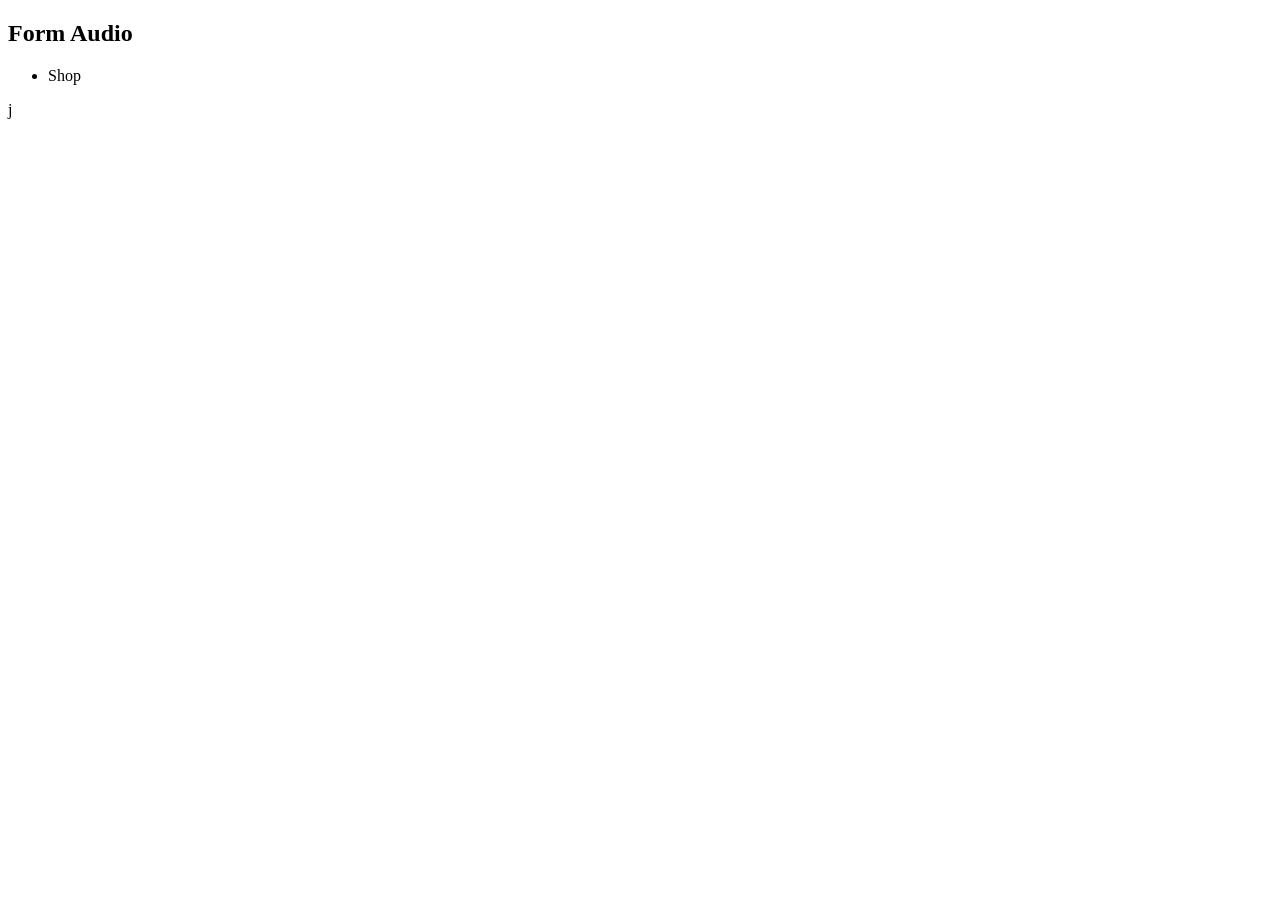
==== week 2/Day 4/Dailychallenge/index.html @ 250ea2b8 "up" ====
<!DOCTYPE html>
<html lang="en">
<head>
    <meta charset="UTF-8">
    <meta name="viewport" content="width=device-width, initial-scale=1.0">
    <title>Document</title>
</head>
<body>
    <div>
       <nav>
        <h1>Form Audio</h1>
        <ul>
            <li>Shop</li>

        </ul>
       </nav>

    </div>
</body>
</html>j
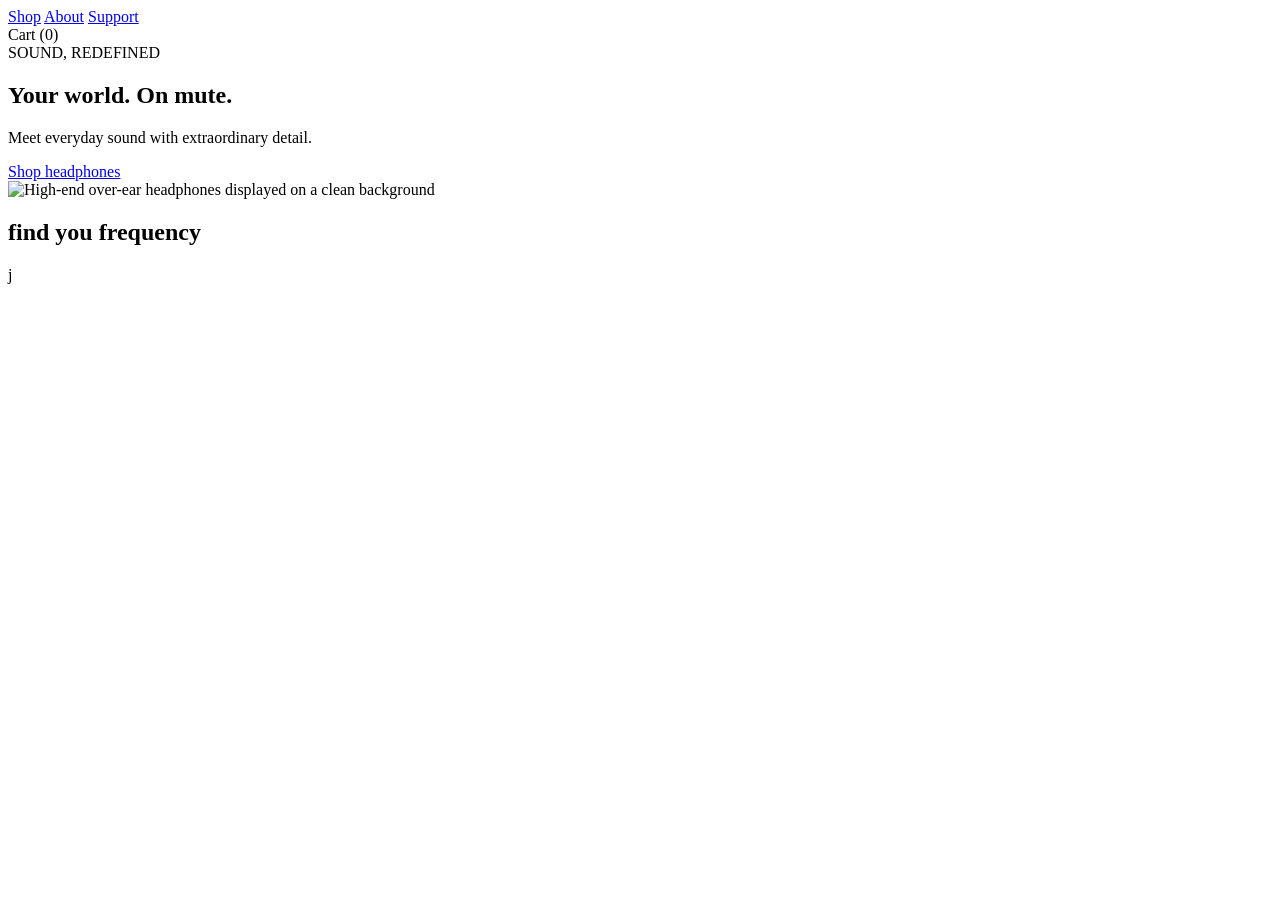
==== commit 7aec1297: "up" ====
--- a/week 2/Day 4/Dailychallenge/index.html
+++ b/week 2/Day 4/Dailychallenge/index.html
@@ -7,15 +7,73 @@
     <title>Document</title>
 </head>
 <body>
-    <div>
-       <nav>
-        <h1>Form Audio</h1>
-        <ul>
-            <li>Shop</li>
+    <header>
+      <div>
+        <nav>
+           <a href="#products">Shop</a>
+           <a href="#">About</a>
+           <a href="#">Support</a>
+        </nav>
+        <div>Cart (0)</div>
+      </div>
+    </header>
+    <main>
+    <section> <!-- first  section -->
+        <div>
+           <div>
+            <span class="">SOUND, REDEFINED</span>
+            <h1>Your world. On mute.</h1>
+            <p>Meet everyday sound with extraordinary detail.</p>
+            <a href="#products" class="shop-link">Shop headphones</a>
+           </div>
+            <div>
+                <img src="https://images.unsplash.com/photo-1505740420928-5e560c06d30e?auto=format&fit=crop&w=600&q=80" alt="High-end over-ear headphones displayed on a clean background">
+            </div>
+        </div>
+    <section>
+        <div>
+            <h2>find you frequency </h2>
+        </div>
+    </section>    
+    
 
-        </ul>
-       </nav>
 
-    </div>
+
+
+
+
+
+
+
+
+
+
+
+
+
+
+
+
+    </section>
+
+
+
+
+
+
+
+
+
+
+    </main>
+
+
+
+
+
+
+
+
+
 </body>
 </html>j
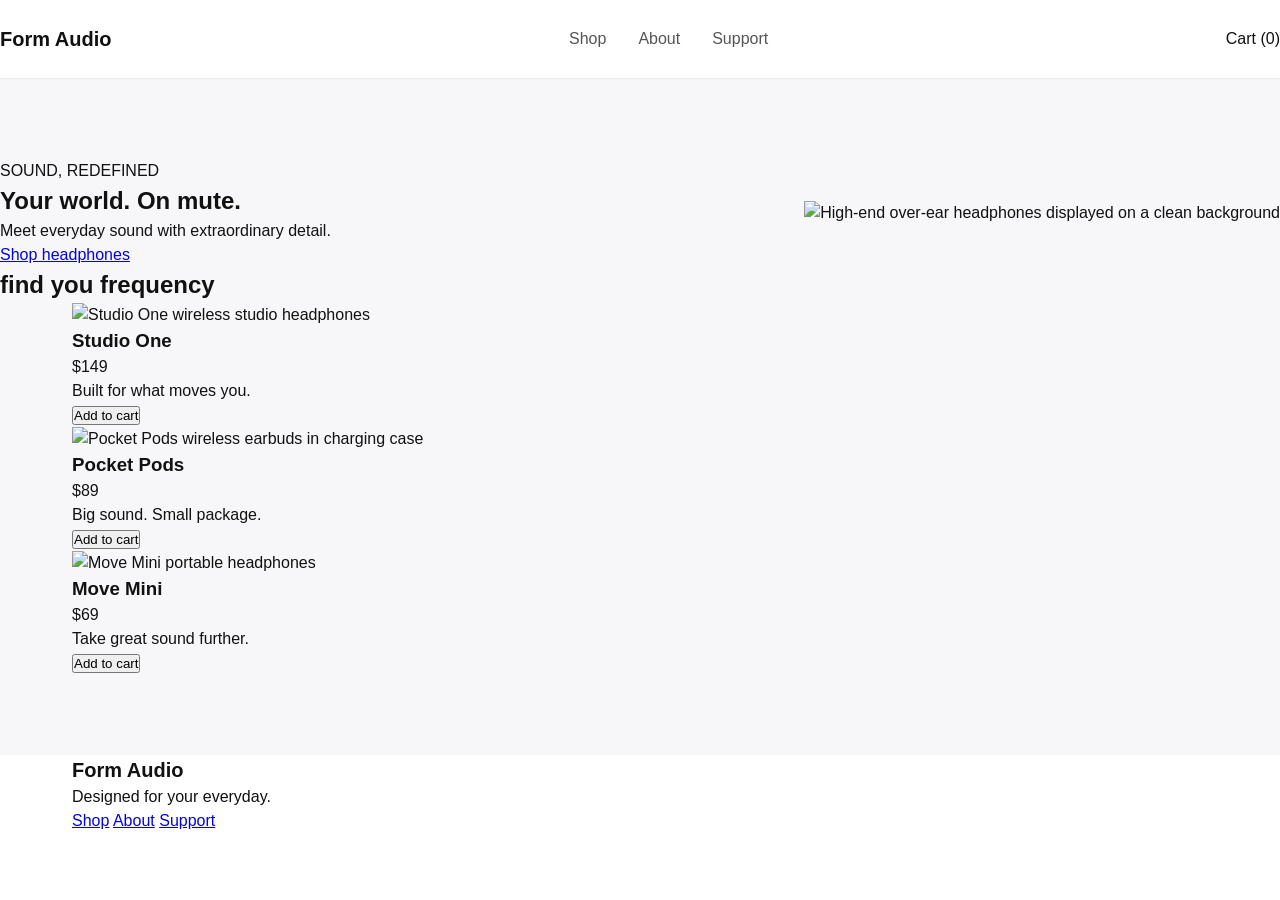
==== commit f0a6e518: "up" ====
--- a/week 2/Day 4/Dailychallenge/index.html
+++ b/week 2/Day 4/Dailychallenge/index.html
@@ -4,22 +4,25 @@
 <head>
     <meta charset="UTF-8">
     <meta name="viewport" content="width=device-width, initial-scale=1.0">
+    <link rel="stylesheet" href="style.css">
     <title>Document</title>
 </head>
 <body>
-    <header>
-      <div>
-        <nav>
+    <header class="sheader">
+      <div class="hcontainer ">
+        <a href="#" class="logo">Form Audio</a>
+        <nav class="nlinks">
            <a href="#products">Shop</a>
            <a href="#">About</a>
            <a href="#">Support</a>
         </nav>
-        <div>Cart (0)</div>
+        <div class="clabel">Cart (0)</div>
       </div>
     </header>
-    <main>
-    <section> <!-- first  section -->
-        <div>
+  <main>
+
+    <section class="hsection"> <!-- first  section -->
+        <div class="hero-container">
            <div>
             <span class="">SOUND, REDEFINED</span>
             <h1>Your world. On mute.</h1>
@@ -33,47 +36,63 @@
     <section>
         <div>
             <h2>find you frequency </h2>
+            <div class="container">
+                  <!--card 1-->
+                    <div class="product-card featured">
+                        <div class="card-img-wrap">
+                            <img src="https://images.unsplash.com/photo-1546435770-a3e426bf472b?auto=format&fit=crop&w=500&q=80" alt="Studio One wireless studio headphones">
+                        </div>
+                        <div class="card-content">
+                            <h3>Studio One</h3>
+                            <p class="price">$149</p>
+                            <p>Built for what moves you.</p>
+                            <button class="btn-add">Add to cart</button>
+                        </div>
+                    </div>
+                  
+                    <!-- Card 2 -->
+                    <div class="product-card">
+                        <div class="card-img-wrap">
+                            <img src="https://images.unsplash.com/photo-1590658268037-6bf12165a8df?auto=format&fit=crop&w=500&q=80" alt="Pocket Pods wireless earbuds in charging case">
+                        </div>
+                        <div class="card-content">
+                            <h3>Pocket Pods</h3>
+                            <p class="price">$89</p>
+                            <p>Big sound. Small package.</p>
+                            <button class="btn-add">Add to cart</button>
+                        </div>
+                    </div>
+
+                    <!-- Card 3 -->
+                    <div class="product-card">
+                        <div class="card-img-wrap">
+                            <img src="https://images.unsplash.com/photo-1484704849700-f032a568e944?auto=format&fit=crop&w=500&q=80" alt="Move Mini portable headphones">
+                        </div>
+                        <div class="card-content">
+                            <h3>Move Mini</h3>
+                            <p class="price">$69</p>
+                            <p>Take great sound further.</p>
+                            <button class="btn-add">Add to cart</button>
+                        </div>
+                    </div>
+            </div>    
         </div>
     </section>    
-    
+  </main>
 
-
-
-
-
-
-
-
-
-
-
-
-
-
-
-
-
-
-    </section>
-
-
-
-
-
-
-
-
-
-
-    </main>
-
-
-
-
-
-
-
-
+    <footer class="site-footer">
+        <div class="container footer-container">
+            <div class="footer-brand">
+                <span class="logo">Form Audio</span>
+                <p>Designed for your everyday.</p>
+            </div>
+            <div class="footer-links">
+                <a href="#products">Shop</a>
+                <a href="#">About</a>
+                <a href="#">Support</a>
+            </div>
+        </div>
+    </footer>
 
 </body>
-</html>j+</html>
--- a/week 2/Day 4/Dailychallenge/style.css
+++ b/week 2/Day 4/Dailychallenge/style.css
@@ -0,0 +1,63 @@
+* {
+    margin: 0;
+    padding: 0;
+    box-sizing: border-box;
+}
+body {
+    font-family: -apple-system, BlinkMacSystemFont, "Segoe UI", Roboto, Helvetica, Arial, sans-serif;
+    color: #111;
+    background-color: #fff;
+    line-height: 1.5;
+}
+.container {
+    max-width: 1200px;
+    margin: 0 auto;
+    padding: 0 2rem;
+}
+.sheader {
+    padding: 1.5rem 0;
+    border-bottom: 1px solid #eaeaea;
+    background: #fff;
+    position: sticky;
+    top: 0;
+    z-index: 100;
+}
+.hcontainer {
+    display: flex;
+    justify-content: space-between;
+    align-items: center;
+}
+.logo {
+    font-weight: 700;
+    font-size: 1.25rem;
+    text-decoration: none;
+    color: #111;
+}
+.nlinks {
+    display: flex;
+    gap: 2rem;
+}
+.nlinks a {
+    text-decoration: none;
+    color: #555;
+    font-weight: 500;
+    transition: color 0.2s ease;
+}
+.nlinks a:hover,
+.site-footer .footer-links a:hover {
+    color: #ff6b00;
+}
+.clabel {
+    font-weight: 500;
+    color: #111;
+}
+.hsection {
+    padding: 5rem 0;
+    background: #f7f7f9;
+}
+.hero-container {
+    display: flex;
+    align-items: center;
+    justify-content: space-between;
+    gap: 4rem;
+}
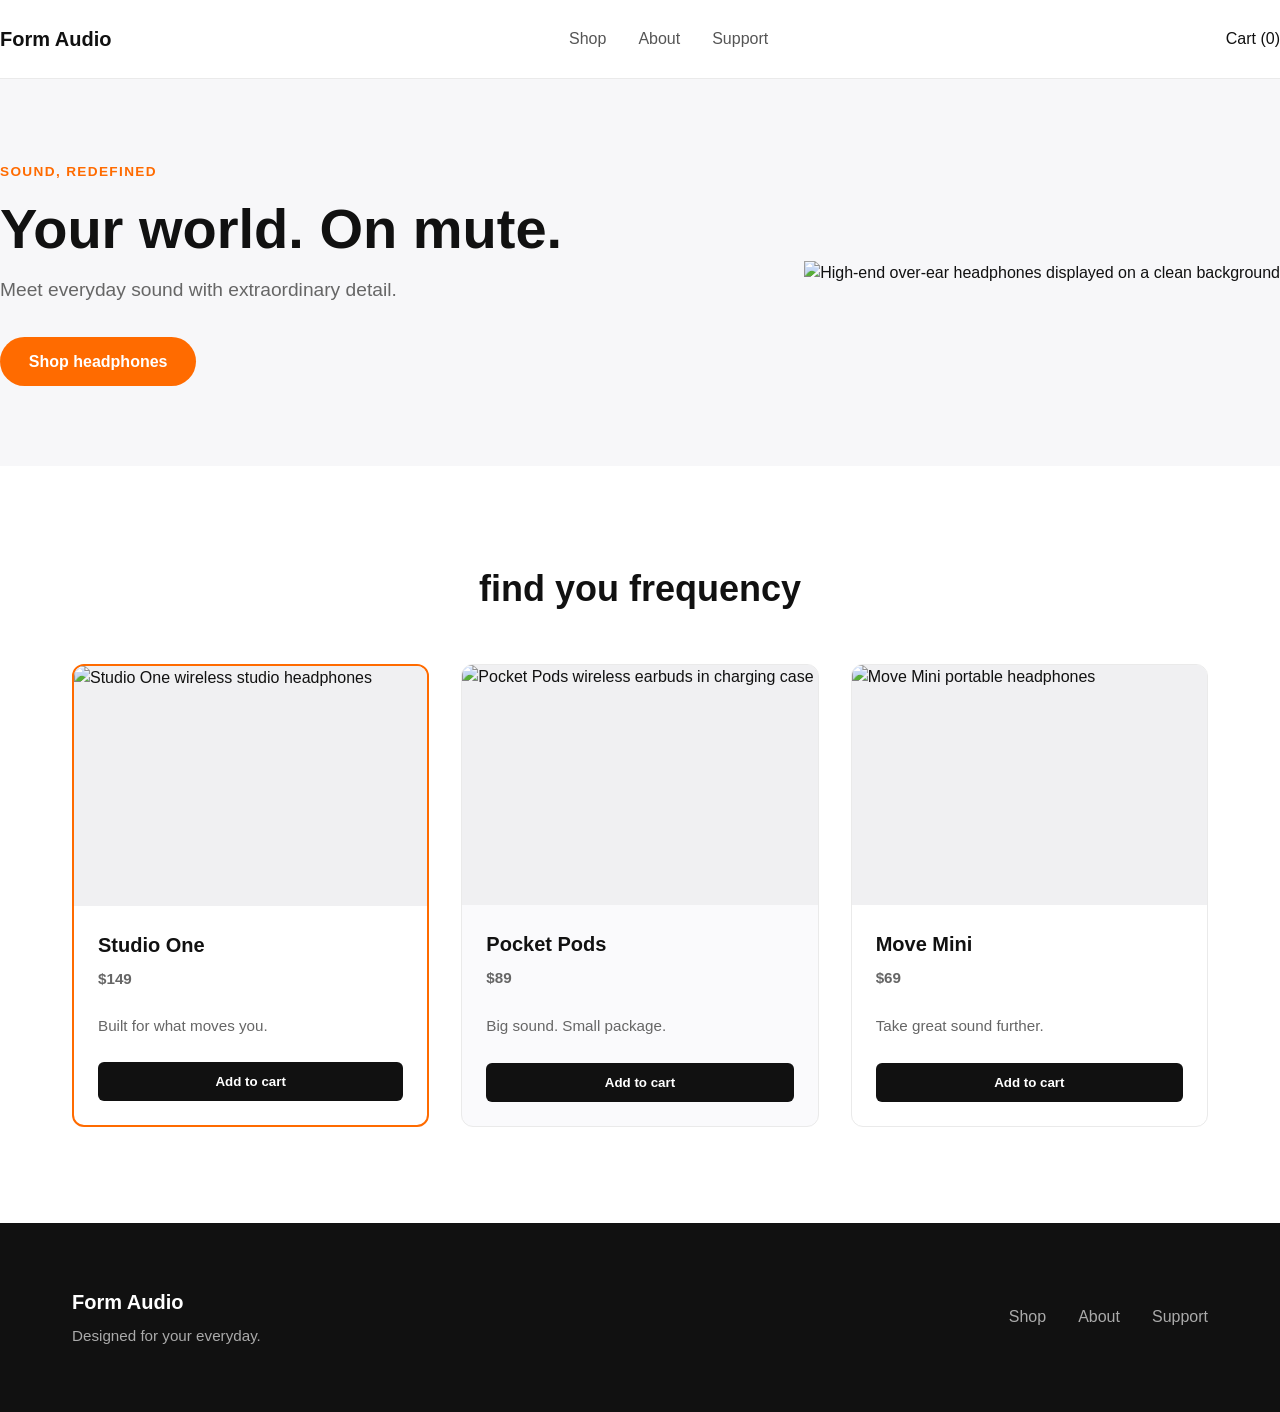
==== commit 80f0d910: "up" ====
--- a/week 2/Day 4/Dailychallenge/index.html
+++ b/week 2/Day 4/Dailychallenge/index.html
@@ -12,7 +12,7 @@
       <div class="hcontainer ">
         <a href="#" class="logo">Form Audio</a>
         <nav class="nlinks">
-           <a href="#products">Shop</a>
+           <a href="#">Shop</a>
            <a href="#">About</a>
            <a href="#">Support</a>
         </nav>
@@ -23,20 +23,21 @@
 
     <section class="hsection"> <!-- first  section -->
         <div class="hero-container">
-           <div>
-            <span class="">SOUND, REDEFINED</span>
+           <div class="hero-text">
+            <span class="hero-badge">SOUND, REDEFINED</span>
             <h1>Your world. On mute.</h1>
             <p>Meet everyday sound with extraordinary detail.</p>
             <a href="#products" class="shop-link">Shop headphones</a>
            </div>
             <div>
-                <img src="https://images.unsplash.com/photo-1505740420928-5e560c06d30e?auto=format&fit=crop&w=600&q=80" alt="High-end over-ear headphones displayed on a clean background">
+                <img class="hero-image" src="https://images.unsplash.com/photo-1505740420928-5e560c06d30e?auto=format&fit=crop&w=600&q=80" alt="High-end over-ear headphones displayed on a clean background">
             </div>
         </div>
-    <section>
-        <div>
+    </section>
+    <section id="products" class="pro-section">
+        <div class="container">
             <h2>find you frequency </h2>
-            <div class="container">
+            <div class="product-grid">
                   <!--card 1-->
                     <div class="product-card featured">
                         <div class="card-img-wrap">
@@ -87,7 +88,7 @@
                 <p>Designed for your everyday.</p>
             </div>
             <div class="footer-links">
-                <a href="#products">Shop</a>
+                <a href="#">Shop</a>
                 <a href="#">About</a>
                 <a href="#">Support</a>
             </div>
--- a/week 2/Day 4/Dailychallenge/style.css
+++ b/week 2/Day 4/Dailychallenge/style.css
@@ -60,4 +60,162 @@
     align-items: center;
     justify-content: space-between;
     gap: 4rem;
+}
+.hero-badge {
+    font-size: 0.85rem;
+    font-weight: 700;
+    letter-spacing: 0.1em;
+    color: #ff6b00;
+    margin-bottom: 1rem;
+    display: inline-block;
+}
+.hero-text h1 {
+    font-size: 3.5rem;
+    line-height: 1.1;
+    font-weight: 800;
+    margin-bottom: 1rem;
+    color: #111;
+}
+.hero-text p {
+    font-size: 1.2rem;
+    color: #666;
+    margin-bottom: 2rem;
+}
+
+.hero-image {
+    flex: 1;
+    display: flex;
+    justify-content: center;
+}
+a[href="#products"] {
+    display: inline-block;
+    background-color: #ff6b00;
+    color: #fff;
+    padding: 0.8rem 1.8rem;
+    border-radius: 30px;
+    text-decoration: none;
+    font-weight: 600;
+    transition: background-color 0.2s ease;
+}
+a[href="#products"]:hover {
+    background-color: #e05e00;
+}
+.pro-section {
+    padding: 6rem 0;
+}
+.pro-section h2 {
+    font-size: 2.25rem;
+    font-weight: 700;
+    text-align: center;
+    margin-bottom: 3rem;
+}
+.product-grid {
+    display: grid;
+    grid-template-columns: repeat(3, 1fr);
+    gap: 2rem;
+}
+.product-card {
+    background: #fff;
+    border: 1px solid #eaeaea;
+    border-radius: 12px;
+    overflow: hidden;
+    display: flex;
+    flex-direction: column;
+    justify-content: space-between;
+    transition: transform 0.2s ease, box-shadow 0.2s ease;
+}
+.product-card:hover {
+    transform: translateY(-20px);
+    box-shadow: 0 10px 20px rgba(0,0,0,0.05);
+}
+.product-card.featured {
+    border: 2px solid #ff6b00;
+}
+.product-card:nth-child(2) {
+    background-color: #fafafc;
+}
+.card-img-wrap {
+    width: 100%;
+    height: 240px;
+    overflow: hidden;
+    background: #f0f0f2;
+}
+
+.card-img-wrap img {
+    width: 100%;
+    height: 100%;
+    object-fit: cover;
+}
+
+.card-content {
+    padding: 1.5rem;
+    display: flex;
+    flex-direction: column;
+    flex-grow: 1;
+    justify-content: space-between;
+}
+.card-content h3 {
+    font-size: 1.25rem;
+    font-weight: 600;
+    margin-bottom: 0.5rem;
+}
+
+.price {
+    font-weight: 700;
+    font-size: 1.1rem;
+    color: #111;
+    margin-bottom: 0.75rem;
+}
+.card-content > p {
+    color: #666;
+    font-size: 0.95rem;
+    margin-bottom: 1.5rem;
+    flex-grow: 1;
+}
+.btn-add {
+    width: 100%;
+    background-color: #111;
+    color: #fff;
+    border: none;
+    padding: 0.75rem;
+    border-radius: 6px;
+    font-weight: 600;
+    cursor: pointer;
+    transition: background-color 0.2s ease;
+}
+
+.btn-add:hover {
+    background-color: #ff6b00;
+}
+
+/* Footer */
+.site-footer {
+    background: #111;
+    color: #fff;
+    padding: 4rem 0;
+}
+.footer-container {
+    display: flex;
+    justify-content: space-between;
+    align-items: center;
+}
+.footer-brand .logo {
+    color: #fff;
+    display: block;
+    margin-bottom: 0.5rem;
+}
+
+.footer-brand p {
+    color: #aaa;
+    font-size: 0.95rem;
+}
+
+.footer-links {
+    display: flex;
+    gap: 2rem;
+}
+.footer-links a {
+    color: #aaa;
+    text-decoration: none;
+    transition: color 0.2s ease;
 }
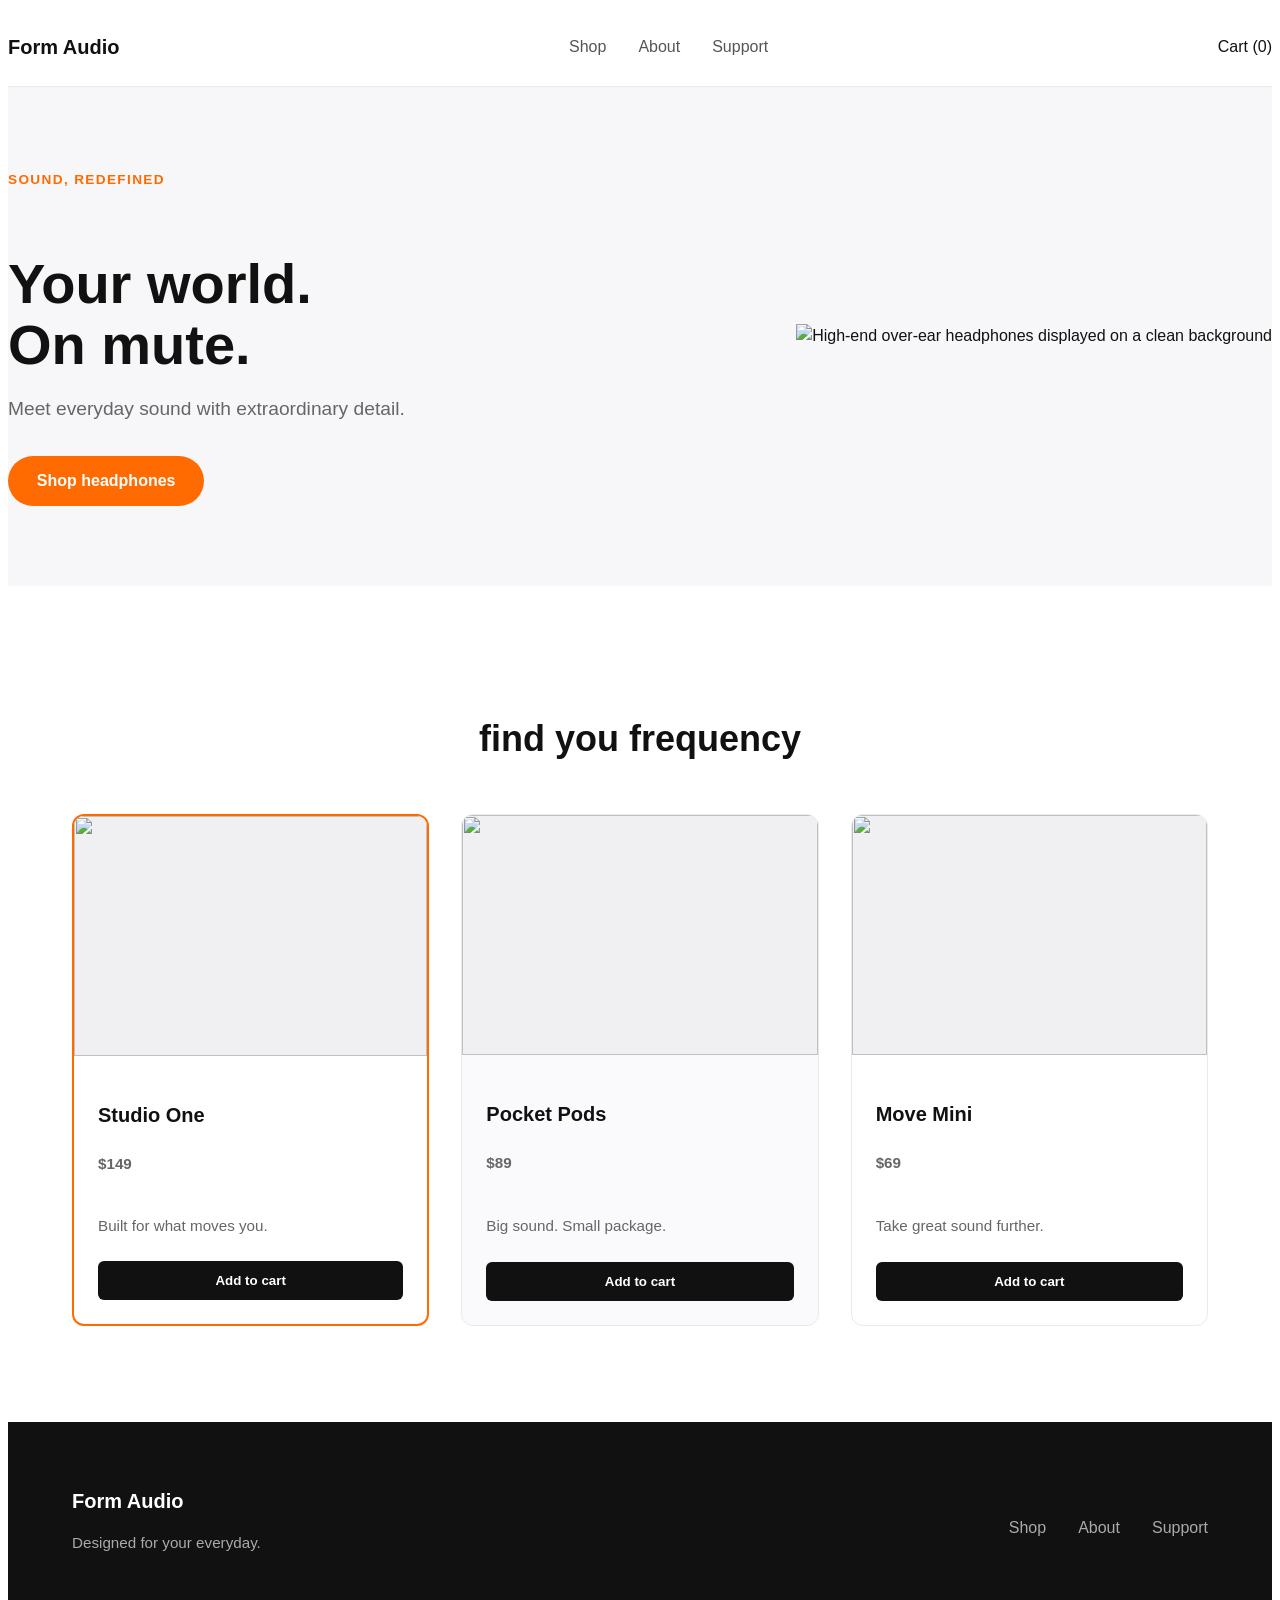
==== commit 53cc7b88: "up" ====
--- a/week 2/Day 4/Dailychallenge/index.html
+++ b/week 2/Day 4/Dailychallenge/index.html
@@ -25,7 +25,7 @@
         <div class="hero-container">
            <div class="hero-text">
             <span class="hero-badge">SOUND, REDEFINED</span>
-            <h1>Your world. On mute.</h1>
+            <h1>Your world. <br> On mute.</h1>
             <p>Meet everyday sound with extraordinary detail.</p>
             <a href="#products" class="shop-link">Shop headphones</a>
            </div>
@@ -41,7 +41,7 @@
                   <!--card 1-->
                     <div class="product-card featured">
                         <div class="card-img-wrap">
-                            <img src="https://images.unsplash.com/photo-1546435770-a3e426bf472b?auto=format&fit=crop&w=500&q=80" alt="Studio One wireless studio headphones">
+                            <img src="https://screendy-cdn.fra1.cdn.digitaloceanspaces.com/platfrom-v2/_files/file_1788740401449_4.png">
                         </div>
                         <div class="card-content">
                             <h3>Studio One</h3>
@@ -54,7 +54,7 @@
                     <!-- Card 2 -->
                     <div class="product-card">
                         <div class="card-img-wrap">
-                            <img src="https://images.unsplash.com/photo-1590658268037-6bf12165a8df?auto=format&fit=crop&w=500&q=80" alt="Pocket Pods wireless earbuds in charging case">
+                            <img src="https://screendy-cdn.fra1.cdn.digitaloceanspaces.com/platfrom-v2/_files/file_1788740435036_6.png">
                         </div>
                         <div class="card-content">
                             <h3>Pocket Pods</h3>
@@ -67,7 +67,7 @@
                     <!-- Card 3 -->
                     <div class="product-card">
                         <div class="card-img-wrap">
-                            <img src="https://images.unsplash.com/photo-1484704849700-f032a568e944?auto=format&fit=crop&w=500&q=80" alt="Move Mini portable headphones">
+                            <img src="https://screendy-cdn.fra1.cdn.digitaloceanspaces.com/platfrom-v2/_files/file_1788740416404_5.png">
                         </div>
                         <div class="card-content">
                             <h3>Move Mini</h3>
--- a/week 2/Day 4/Dailychallenge/style.css
+++ b/week 2/Day 4/Dailychallenge/style.css
@@ -1,5 +1,5 @@
 * {
-    margin: 0;
+    margin: 10;
     padding: 0;
     box-sizing: border-box;
 }
